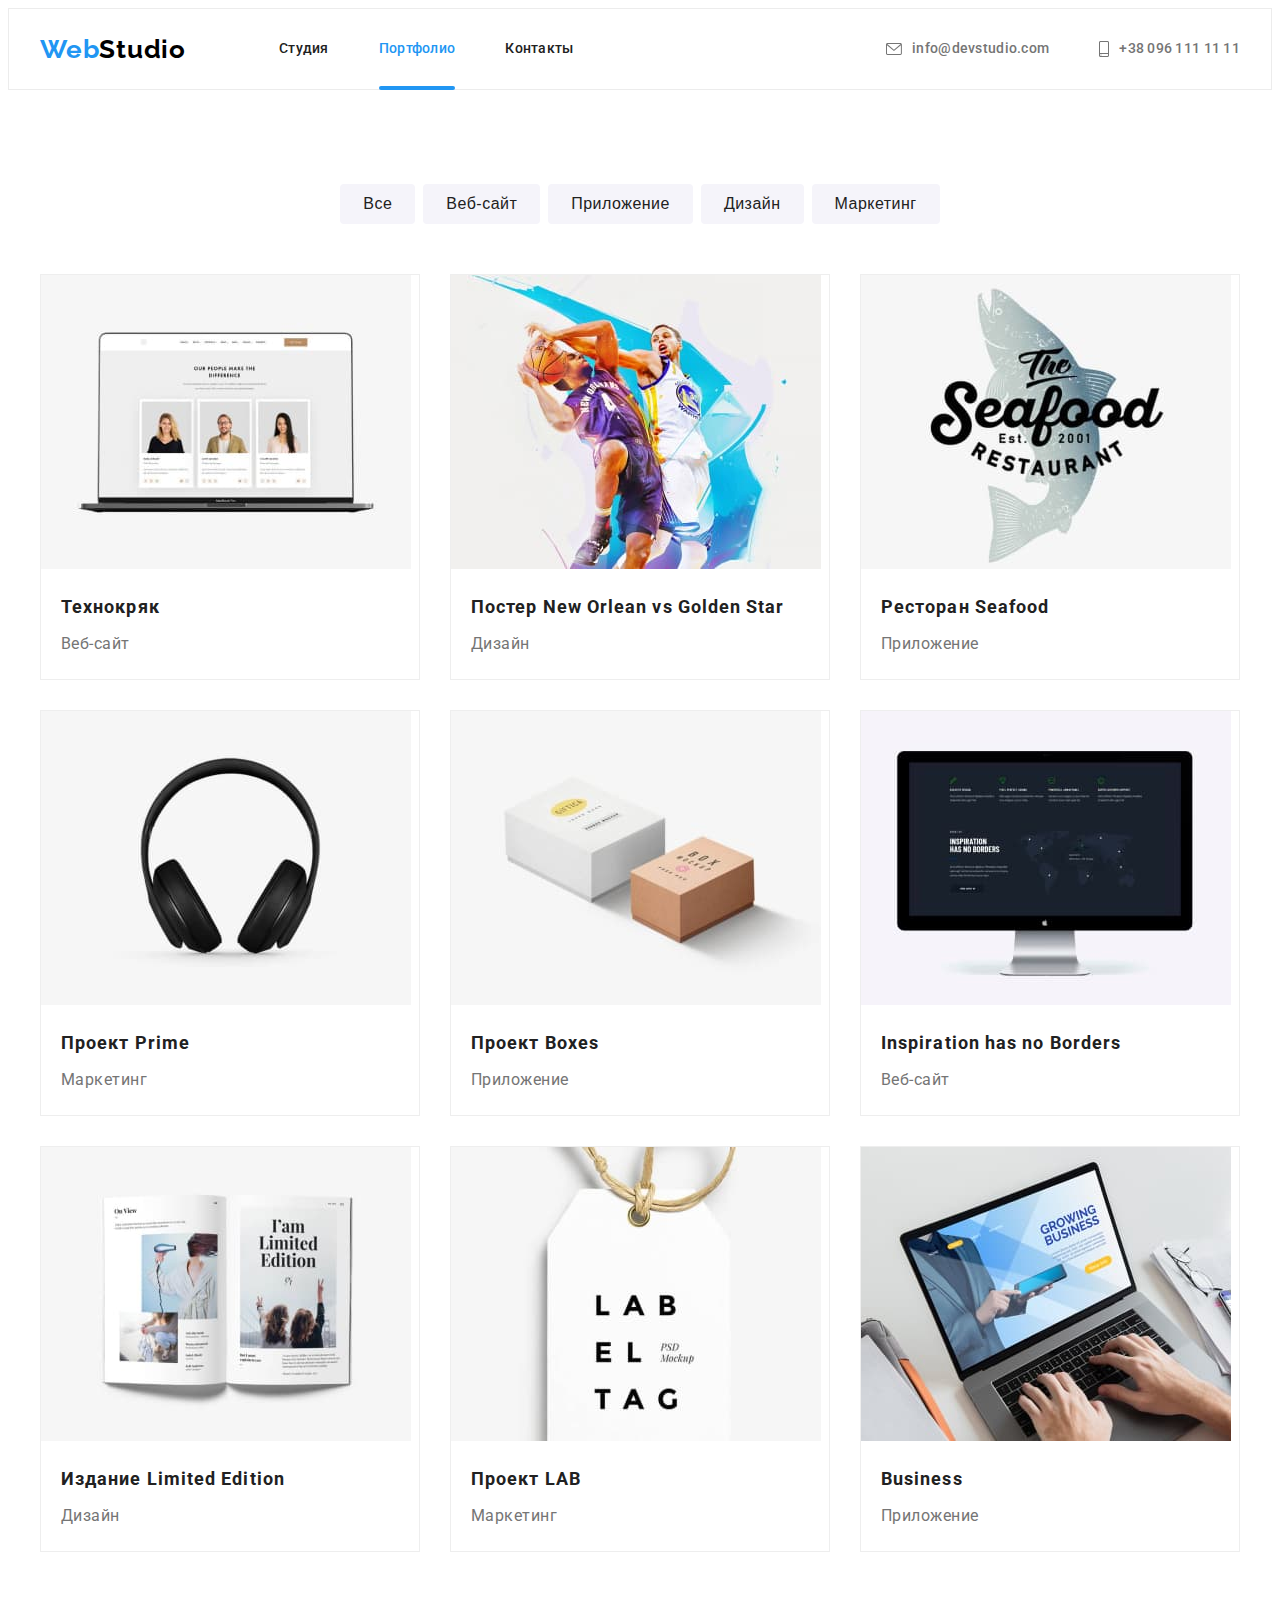
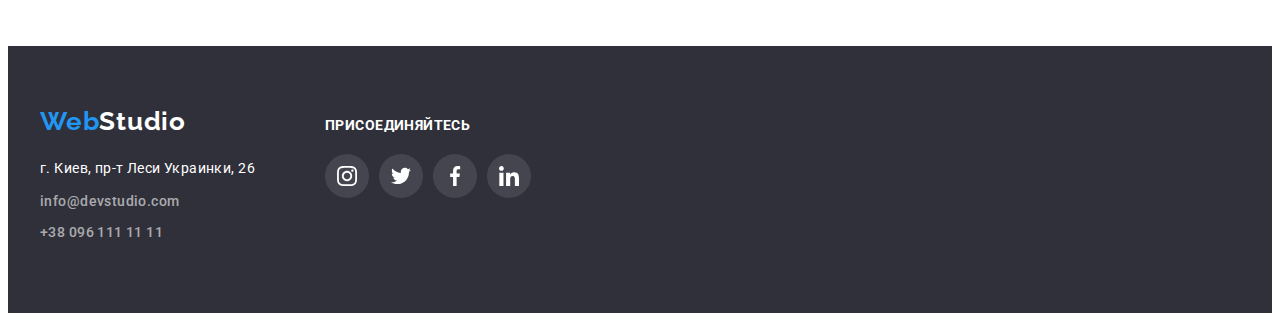
==== portfolio.html @ cf515c29 "Перенос проекта с дз 5" ====
<!DOCTYPE html>
<html lang="ru">
<head>
    <meta charset="UTF-8">
    <meta name="viewport" content="width=device-width, initial-scale=1.0">
    <title>Портфолио</title>
    <link rel="stylesheet" href="https://cdnjs.cloudflare.com/ajax/libs/modern-normalize/1.0.0/modern-normalize.css"
    integrity="sha512-Zx6MlUMKSVJoQ+83OwhdILe8cSEsCzfqThJd7J/VA2UrK6Ctj85p+xzqfyuNXE5B1k25uUdmJ2OzItbBy9GHAQ=="
    crossorigin="anonymous" />
    <link rel="preconnect" href="https://fonts.gstatic.com">
    <link rel="preconnect" href="https://fonts.gstatic.com">
    <link rel="preconnect" href="https://fonts.gstatic.com">
    <link href="https://fonts.googleapis.com/css2?family=Raleway:wght@700&family=Roboto:wght@400;500;700;900&display=swap"
    rel="stylesheet">
    <link rel="stylesheet" href="./css/styles.css">
</head>
<body>
    <!-- HEADER портфолио -->
<header class="header">
    <div class="container main-nav">
        <nav class="menu">
            <a href="./index.html" lang="en" class="logo"><span class="logo-slogan">Web</span>Studio</a>
            <ul class="list-no-stule site-nav">
                <li class="item"><a href="./index.html" class="menu-nav">Студия</a></li>
                <li class="item"><a href="./portfolio.html" class="menu-nav color-portfolio underscore">Портфолио</a></li>
                <li class="item"><a href="#" class="menu-nav">Контакты</a></li>
            </ul>
        </nav>
        <ul class="list-no-stule  auth-nav">
            <li class="item">
                <a href="mailto:info@devstudio.com" class="address mail">
                    <svg class="" width="16" height="12">
                        <use href="./img/icon/sprait-icon.svg#envelope"></use>
                    </svg>
                    info@devstudio.com
                </a>
            </li>       
            <li class="item">
                <a href="tel:+380961111111" class="address tell">
                    <svg class="" width="10" height="16">
                        <use href="./img/icon/sprait-icon.svg#smartphone"></use>
                    </svg>
                    +38 096 111 11 11
                </a>
            </li>
        </ul>
    </div>
</header>
    <!-- /HEADER портфолио -->
    <main>
        <section class="portfolio">
            <!-- Кнопки (Примеры работ) -->
            <div class="container">
                <h1 class="invisible-text">Кнопки (Примеры работ)</h1>
                <ul class="list-no-stule button">
                    <li><button type="button" class="linc-button">Все</button></li>
                    <li><button type="button" class="linc-button">Веб-сайт</button></li>
                    <li><button type="button" class="linc-button">Приложение</button></li>
                    <li><button type="button" class="linc-button">Дизайн</button></li>
                    <li><button type="button" class="linc-button">Маркетинг</button></li>
                </ul>
                <!-- Ссылки на работы -->
                <h2 class="invisible-text">Ссылки на работы</h2>
                <ul class="list-no-stule information">
                    <li class="cards">
                        <a href="" class="">
                            <div class="product">
                                <img src="./img/potfolio-img/web-site.jpg" alt="Web-sait" width="370" height="294">
                                <div class="pop-up">
                                    <p class="overlay-text">
                                        Технокряк это современная площадка распространения коронавируса. Компании используют эту
                                        платформу для
                                        цифрового
                                        шпионажа и атак на защищённые сервера конкурентов.
                                    </p>
                                </div>
                            </div>
                            <div class="cards-box">
                                <h3 class="title">Технокряк</h3>
                                <p class="information-text">Веб-сайт</p>
                            </div>          
                        </a>
                    </li>       
                    <li class="cards">
                        <a href="" class="">
                            <div class="product">
                                <img src="./img/potfolio-img/neworlean.jpg" alt="Постер New Orlean vs Golden Star" width="370" height="294">
                                <div class="pop-up">
                                    <p class="overlay-text">Технокряк это современная площадка распространения коронавируса. Компании используют эту платформу для
                                        цифрового
                                        шпионажа и атак на защищённые сервера конкурентов.
                                    </p>
                                </div>
                            </div>
                            <div class="cards-box">
                                <h3 class="title">Постер New Orlean vs Golden Star</h3>
                                <p class="information-text">Дизайн</p>
                            </div>
                        </a>
                    </li>   
                    <li class="cards">
                        <a href="" class="">
                            <div class="product">
                                <img src="./img/potfolio-img/seafood.jpg" alt="Ресторан Seafood" width="370" height="294">
                                <div class="pop-up">
                                    <p class="overlay-text">Технокряк это современная площадка распространения коронавируса. Компании используют эту платформу для
                                        цифрового
                                        шпионажа и атак на защищённые сервера конкурентов.
                                    </p>
                                </div>
                            </div>
                            <div class="cards-box">
                                <h3 class="title">Ресторан Seafood</h3>
                                <p class="information-text">Приложение</p>
                            </div>
                        </a>
                    </li>
                    <li class="cards">
                        <a href="" class="">
                            <div class="product">
                                <img src="./img/potfolio-img/prime.jpg" alt="Проект Prime" width="370" height="294">
                                <div class="pop-up">
                                    <p class="overlay-text">
                                        Технокряк это современная площадка распространения коронавируса. Компании используют эту платформу для
                                        цифрового
                                        шпионажа и атак на защищённые сервера конкурентов.
                                    </p>
                                </div>
                            </div>
                            <div class="cards-box">
                                <h3 class="title">Проект Prime</h3>
                                <p class="information-text">Маркетинг</p>
                            </div>
                        </a>
                    </li>
                    <li class="cards">
                        <a href="" class="">
                            <div class="product">
                                <img src="./img/potfolio-img/boxes.jpg" alt="Проект Boxes" width="370" height="294">
                                <div class="pop-up">
                                    <p class="overlay-text">Технокряк это современная площадка распространения коронавируса. Компании используют эту платформу для
                                        цифрового
                                        шпионажа и атак на защищённые сервера конкурентов.</p>
                                </div>
                            </div>
                            <div class="cards-box">
                                <h3 class="title">Проект Boxes</h3>
                                <p class="information-text">Приложение</p>
                            </div>
                        </a>
                    </li>
                    <li class="cards">
                        <a href="" class="">
                            <div class="product">
                                <img src="./img/potfolio-img/Inspiration.jpg" alt="Inspiration has no Borders" width="370" height="294">
                                <div class="pop-up">
                                    <p class="overlay-text">Технокряк это современная площадка распространения коронавируса. Компании используют эту платформу для
                                        цифрового
                                        шпионажа и атак на защищённые сервера конкурентов.</p>
                                </div>
                            </div>                    
                            <div class="cards-box">
                                <h3 class="title">Inspiration has no Borders</h3>
                                <p class="information-text">Веб-сайт</p>
                            </div>
                        </a>
                    </li>
                    <li class="cards">
                        <a href="" class="">
                            <div class="product">
                                <img src="./img/potfolio-img/limited.jpg" alt="Издание Limited Edition" width="370" height="294">
                                <div class="pop-up">
                                    <p class="overlay-text">Технокряк это современная площадка распространения коронавируса. Компании используют эту платформу для
                                        цифрового
                                        шпионажа и атак на защищённые сервера конкурентов.</p>
                                </div>
                            </div>
                            <div class="cards-box">
                                <h3 class="title">Издание Limited Edition</h3>
                                <p class="information-text">Дизайн</p>
                            </div>
                        </a>
                    </li>
                    <li class="cards">
                        <a href="" class="">
                            <div class="product">
                                <img src="./img/potfolio-img/lab.jpg" alt="Проект LAB" width="370" height="294">
                                <div class="pop-up">
                                    <p class="overlay-text">Технокряк это современная площадка распространения коронавируса. Компании используют эту платформу для
                                        цифрового
                                        шпионажа и атак на защищённые сервера конкурентов.</p>
                                </div>
                            </div>
                            <div class="cards-box">
                                <h3 class="title">Проект LAB</h3>
                                <p class="information-text">Маркетинг</p>
                            </div>
                        </a>
                    </li>
                    <li class="cards">
                        <a href="" class="">
                            <div class="product">
                                <img src="./img/potfolio-img/business.jpg" alt="Business" width="370" height="294">
                                <div class="pop-up">
                                    <p class="overlay-text">Технокряк это современная площадка распространения коронавируса. Компании используют эту платформу для
                                        цифрового
                                        шпионажа и атак на защищённые сервера конкурентов.</p>
                                </div>
                            </div>
                            <div class="cards-box">
                                <h3 class="title">Business</h3>
                                <p class="information-text">Приложение</p>
                            </div>
                        </a>
                    </li>
                </ul>
            </div>
        </section>
    </main>
    <!-- FOOTER портфолио -->
    <footer class="footer">
        <div class="container">
            <div class="box-left">
                <a href="./index.html" lang="en" class="logo white-logo"><span class="logo-slogan">Web</span>Studio</a>
                <address class="map-address">г. Киев, пр-т Леси Украинки, 26</address>
                <ul class="list-no-stule footer-address">
                    <li class="item">
                        <a href="mailto:info@devstudio.com" class="address lower-address">info@devstudio.com</a>
                    </li>
                    <li class="item">
                        <a href="tel:+380961111111" class="address lower-address">+38 096 111 11 11</a>
                    </li>
                </ul>
            </div>
            <div class="box-right">
                <h4 class="join-us">ПРИСОЕДИНЯЙТЕСЬ</h4>
                <ul class="list-no-stule joining">
                    <li class="references">
                        <a href="">
                            <svg class="">
                                <use href="./img/icon/sprait-icon.svg#instagram"></use>
                            </svg>
                        </a>
                    </li>
                    <li class="references">
                        <a href="">
                            <svg class="">
                                <use href="./img/icon/sprait-icon.svg#twitter"></use>
                            </svg>
                        </a>
                    </li>
                    <li class="references">
                        <a href="">
                            <svg class="">
                                <use href="./img/icon/sprait-icon.svg#facebook"></use>
                            </svg>
                        </a>
                    </li>
                    <li class="references">
                        <a href="">
                            <svg class="">
                                <use href="./img/icon/sprait-icon.svg#linkedin"></use>
                            </svg>
                        </a>
                    </li>
                </ul>
            </div>
        </div>
    </footer>
    <!-- /FOOTER портфолио -->  
</body>
</html>
---- css/styles.css ----
:root {
  --main-text: 'Roboto', sans-serif;
  --logo-text: 'Raleway', sans-serif;
  --body-collor: #ffffff;
  --link-color: #2196f3;
  --main-color: #212121;
  --text-color: #757575;
  --logo-color-black: #000000;
  --logo-color-white: #ffffff;
}

/* 
основной фон сайта   #ffffff
основной цвет текста #212121
цвет парагрофа       #757575
цвет ссылок при навидении #2196F3
*/
/* ========== BODY ============= */

body {
  font-family: var(--main-text);
  font-style: normal;
  font-weight: normal;
  background-color: var(--body-collor);
}

a {
  text-decoration: none;
}

.list-no-stule {
  list-style: none;
  padding: 0;
  margin: 0;
}

.container {
  width: 1200px;
  padding: 0 15px;
  margin: 0 auto;
  /* border: 3px solid brown; */
}

img {
  display: block;
  max-width: 100%;
  height: auto;
}

.invisible-text {
  position: absolute;
  width: 1px;
  height: 1px;
  margin: -1px;
  border: 0;
  padding: 0;
  clip: rect(0000);
  overflow: hidden;
}

a {
  display: block;
}

/* ========== BODY =============== */

/* =========== HEADER ============ */
.header {
  background-color: #ffffff;
  border: 1px solid #ececec;
  /* position: fixed;
  width: 100%;
  top: 0;
  z-index: 1; */
}

/* body {
  padding-top: 80px;
} */

.logo {
  display: block;
  margin-right: 93px;
  font-family: var(--logo-text);
  font-weight: bold;
  font-size: 26px;
  line-height: 1.19;
  letter-spacing: 0.03em;
  color: var(--logo-color-black);
}
.logo-slogan {
  color: #2196f3;
}

.menu {
  display: flex;
  align-items: center;
}

.menu-nav {
  display: block;
  font-style: normal;
  font-weight: 500;
  font-size: 14px;
  line-height: 1.14;
  letter-spacing: 0.02em;
  color: var(--main-color);
  transition: 250ms cubic-bezier(0.4, 0, 0.2, 1);
}

.site-nav a,
.auth-nav a {
  display: flex;
  align-items: center;
  padding-top: 32px;
  padding-bottom: 32px;
}

.menu-nav:hover,
.menu-nav:focus {
  color: var(--link-color);
}

.color-atelier {
  color: var(--link-color);
}

.address {
  display: block;
  font-style: normal;
  font-weight: 500;
  font-size: 14px;
  line-height: 1.14;
  letter-spacing: 0.02em;
  color: var(--text-color);
  fill: #757575;
  transition: 250ms cubic-bezier(0.4, 0, 0.2, 1);
}

/* .auth-nav .item .address {
  padding-top: 32px;
  padding-bottom: 32px;
} */

.address:hover,
.address:focus {
  color: var(--link-color);
  fill: #2196f3;
}

.menu {
  display: flex;
}

.site-nav {
  display: flex;
}

.site-nav .item:not(:last-child) {
  margin-right: 50px;
}

.auth-nav {
  display: flex;
  margin-left: auto;
}

.auth-nav .item:not(:last-child) {
  margin-right: 50px;
}

.main-nav {
  display: flex;
  align-items: center;
}

.address {
  display: flex;
  align-self: center;
}

.address svg {
  margin-right: 10px;
}

.site-nav .item {
  position: relative;
}

.underscore::after {
  content: '';
  position: absolute;
  display: block;
  bottom: -1px;
  width: 100%;
  height: 4px;
  background: #2196f3;
  border-radius: 2px;
}

.site-nav li::after {
  content: '';
  position: absolute;
  display: block;
  bottom: -1px;
  width: 100%;
  height: 4px;
  background: #2196f3;
  border-radius: 2px;
  transition: transform 250ms cubic-bezier(0.4, 0, 0.2, 1);
  opacity: 0;
  transform: scaleX(0);
}

.site-nav li:hover::after {
  opacity: 1;
  transform: scaleX(1);
}

/* .underscore::after {
  content: '';
  position: absolute;
  display: block;
  bottom: -1px;
  width: 100%;
  height: 4px;
  background: #2196f3;
  border-radius: 2px;
  transition: transform 250ms cubic-bezier(0.4, 0, 0.2, 1);
  opacity: 0;
  transform: scaleX(0);
}

.underscore:hover::after {
  opacity: 1;
  transform: scaleX(1);
} */

/* .mail::before {
  content: '';
  width: 16px;
  height: 12px;
  margin-right: 10px;
  background-image: url(../img/icon/envelope.png);
  display: inline-block;
  background-repeat: no-repeat;
  background-size: contain;
}

.tell::before {
  content: '';
  width: 10px;
  height: 16px;
  margin-right: 10px;
  background-image: url(../img/icon/smartphone.png);
  display: inline-block;
  background-repeat: no-repeat;
  background-size: contain;
}

.auth-nav .address {
  display: flex;
  align-items: center;
} */

/* .header {
  position: absolute;
  width: 1600px;
  height: 80px;
  border-bottom: 1px solid #ececec;
  color-portfolio
} */

/* ============/ HEADER /=============== */

/* ============== ГЛАВНЫЙ БЛОК ================== */

.hero {
  background-color: #2f303a;
  text-align: center;
  padding-top: 200px;
  padding-bottom: 200px;
}

.text-button {
  display: inline-block;
  width: 696px;
}
.hero-text {
  margin-top: 0;
  margin-bottom: 30px;
  font-weight: 900;
  font-size: 44px;
  line-height: 1.36;
  text-align: center;
  letter-spacing: 0.06em;
  text-transform: uppercase;
  color: #ffffff;
}

.button-promo {
  cursor: pointer;
  background-color: #2196f3;
  color: #ffffff;
  font-weight: bold;
  border-radius: 4px;
  padding: 10px 32px;
  display: inline-block;
  min-width: 200px;
  text-align: center;
  letter-spacing: 0.06em;
  border: 1px solid transparent;
}

.hero {
  max-width: 1600px;
  margin-left: auto;
  margin-right: auto;
  background-image: linear-gradient(
      to right,
      rgba(47, 48, 58, 0.4),
      rgba(47, 48, 58, 0.4)
    ),
    url(../img/hero.jpg);
  background-repeat: no-repeat;
  background-position: center;
  background-size: cover;
}
/* ---------- МОДАЛКА ---------------------------- */
.backdrop {
  position: fixed;
  top: 0;
  left: 0;
  width: 100%;
  height: 100%;
  background: rgba(0, 0, 0, 0.4);
  z-index: 1;
  opacity: 1;
  transition: opacity 250ms cubic-bezier(0.4, 0, 0.2, 1);
}

.backdrop.is-hidden {
  opacity: 0;
  pointer-events: none;
}

.backdrop.is-hidden .modal {
  transform: translate(-50%, -50%) scale(0.5);
}
.modal {
  position: absolute;
  min-width: 528px;
  min-height: 581px;
  background-color: #ffffff;
  top: 50%;
  left: 50%;
  transform: translate(-50%, -50%) scale(1);
  transition: transform 250ms cubic-bezier(0.4, 0, 0.2, 1);
  box-shadow: 0px 1px 3px rgba(0, 0, 0, 0.12), 0px 1px 1px rgba(0, 0, 0, 0.14),
    0px 2px 1px rgba(0, 0, 0, 0.2);
  border-radius: 4px;
}

.button-modal {
  position: absolute;
  top: 8px;
  right: 8px;
  width: 30px;
  height: 30px;
  background: #ffffff;
  border-radius: 50%;
  border: 1px solid rgba(0, 0, 0, 0.1);
  box-sizing: border-box;
  fill: #000000;
}

/* =========== / МОДАЛКА /============== */

/* =========== / ГЛАВНЫЙ БЛОК /============== */

/* =============== НАШЕ ПРЕИМУЩЕСТВО ========== */

.key-slogan {
  margin-top: 0;
  margin-bottom: 10px;
  font-weight: bold;
  font-size: 14px;
  line-height: 1.14;
  letter-spacing: 0.03em;
  text-transform: uppercase;
  color: var(--main-color);
}

.text {
  margin: 0;
  font-weight: normal;
  font-size: 14px;
  line-height: 1.71;
  letter-spacing: 0.03em;
  color: var(--text-color);
}

.advantage-text {
  display: flex;
}

.advantage-text .item {
  width: 270px;
}

.advantage-text .item:not(:last-child) {
  margin-right: 30px;
}

.advantage {
  padding-top: 89px;
  padding-bottom: 94px;
}

.advantage-icon {
  width: 270px;
  height: 120px;
  background-color: #f5f4fa;
  border-radius: 4px;
  margin-bottom: 30px;
  display: flex;
  justify-content: center;
  align-items: center;
}

/* .advantage-text {
  display: flex;
  flex-wrap: wrap;
  margin-top: 94px;
  margin-bottom: 94px;
}

.advantage-text .item {
  width: calc((100% - 90px) / 4);
  margin-right: 30px;
}

.advantage-text .item:nth-child(4n){
  margin-right: 0;
} */

/* .advantage-text .item::before {
  content: '';
  height: 120px;
  display: inline-block;
  display: block;
  background-repeat: no-repeat;
  background-size: 70px 70px, contain;
  background-position: center;
  background-color: #f5f4fa;
  border-radius: 4px;
  margin-bottom: 30px;
  outline: 1px solid red;
} */

/* .children::before {
  background-image: url(../img/icon/antenna.png);
}
.punctuality::before {
  background-image: url(../img/icon/clock.png);
}
.planning::before {
  background-image: url(../img/icon/Vector.png);
}
.technologies::before {
  background-image: url(../img/icon/astronaut.png);
} */

/* =============== / Наше ПРЕИМУЩЕСТВО / ========== */

/* ================== ЧЕМ МЫ ЗАНИМАЕМСЯ =========================== */

.we-do-text {
  margin-top: 0;
  margin-bottom: 50px;
  font-weight: bold;
  font-size: 36px;
  line-height: 1.17;
  text-align: center;
  letter-spacing: 0.03em;
  color: var(--main-color);
}

.we-do {
  padding-bottom: 94px;
}

.we-do ul {
  padding: 0;
}

.portfolio {
  display: flex;
}

.portfolio .photo:not(:last-child) {
  margin-right: 30px;
}

.inscription p {
  margin: 0;
  font-family: Roboto;
  font-style: normal;
  font-weight: bold;
  font-size: 14px;
  line-height: 1.14;
  letter-spacing: 0.03em;
  text-transform: uppercase;
  color: #ffffff;
}

.photo-cards {
  position: relative;
}

.inscription {
  position: absolute;
  display: flex;
  justify-content: center;
  align-items: center;
  bottom: 0;
  width: 100%;
  height: 70px;
  background: rgba(47, 48, 58, 0.8);
}

/* ================== / ЧЕМ МЫ ЗАНИМАЕМСЯ / =========================== */

/* ==================== НАША КОМАНДА =========================== */

.team {
  background: #f5f4fa;
  padding-top: 94px;
  padding-bottom: 94px;
}

.our-team {
  margin-top: 0;
  font-weight: bold;
  font-size: 36px;
  line-height: 1.17;
  text-align: center;
  letter-spacing: 0.03em;
  color: var(--main-color);
}

.may {
  padding: 30px 32px;
}

.name {
  margin-top: 0;
  margin-bottom: 10px;
  font-weight: 500;
  font-size: 16px;
  line-height: 1.19;
  text-align: center;
  letter-spacing: 0.03em;
  color: var(--main-color);
}

.profession {
  margin-top: 0;
  margin-bottom: 10px;
  font-weight: normal;
  font-size: 16px;
  line-height: 1.19;
  text-align: center;
  letter-spacing: 0.03em;
  color: var(--text-color);
}

.team-may {
  display: flex;
}

.card-master {
  width: 270px;
  background-color: #ffffff;
  box-shadow: 0px 1px 3px rgba(0, 0, 0, 0.12), 0px 1px 1px rgba(0, 0, 0, 0.14),
    0px 2px 1px rgba(0, 0, 0, 0.2);
  border-radius: 0px 0px 4px 4px;
}

.card-master:not(:last-child) {
  margin-right: 30px;
}
.may ul {
  display: flex;
  justify-content: space-between;
  /* width: 206px; */
  /* margin: 0 auto; */
}

.networks {
  width: 44px;
  height: 44px;
}

.networks a {
  fill: #afb1b8;
  display: flex;
  border-radius: 50%;
  width: 44px;
  height: 44px;
  justify-content: center;
  align-items: center;
  transition: 250ms cubic-bezier(0.4, 0, 0.2, 1);
}

.networks svg {
  width: 20px;
  height: 20px;
}

.networks a:hover,
.networks a:focus {
  background-color: #2196f3;
  fill: white;
}

/* ==================== / НАША КОМАНДА /=========================== */

/* ==================== ПОСТОЯННЫЕ КЛИЕНТЫ ======================== */

.customers {
  padding-top: 94px;
  padding-bottom: 94px;
}

.customers-text {
  text-align: center;
  margin-top: 0;
  margin-bottom: 50px;
  font-family: Roboto;
  font-style: normal;
  font-weight: bold;
  font-size: 36px;
  line-height: 1.16;
  letter-spacing: 0.03em;
  color: #212121;
}

.regular {
  display: flex;
}

.box {
  width: 170px;
  height: 90px;
}

.box:not(:last-child) {
  margin-right: 30px;
}

.regular-customers {
  display: flex;
  fill: #afb1b8;
  border: 1px solid #afb1b8;
  box-sizing: border-box;
  border-radius: 4px;
  width: 100%;
  height: 100%;
  transition: 250ms cubic-bezier(0.4, 0, 0.2, 1);
}

.regular-customers:hover,
.regular-customers:focus {
  border-color: #2196f3;
  fill: #2196f3;
}

/* ==================== / ПОСТОЯННЫЕ КЛИЕНТЫ / ======================== */

/* ==================== FOOTER ============================== */

.footer {
  background-color: #2f303a;
  padding-top: 60px;
  padding-bottom: 60px;
}

.white-logo {
  display: block;
  margin-top: 0;
  margin-right: 0;
  margin-bottom: 20px;
  font-family: var(--logo-text);
  font-weight: bold;
  font-size: 26px;
  line-height: 1.19;
  letter-spacing: 0.03em;
  color: var(--logo-color-white);
}

.map-address {
  margin-top: 0;
  margin-bottom: 9px;
  font-style: normal;
  font-size: 14px;
  line-height: 1.71;
  letter-spacing: 0.03em;
  color: #ffffff;
}

.lower-address {
  font-size: 14px;
  line-height: 1.71;
  letter-spacing: 0.03em;
  color: rgba(255, 255, 255, 0.6);
}

.footer-address .item {
  margin-bottom: 8px;
}

.box-left {
  margin-right: 70px;
}

.join-us {
  margin-top: 0;
  margin-bottom: 20px;
  font-family: Roboto;
  font-style: normal;
  font-weight: bold;
  font-size: 14px;
  line-height: 1.14;
  letter-spacing: 0.03em;
  text-transform: uppercase;
  color: #ffffff;
}

.references:not(:last-child) {
  margin-right: 10px;
}

.joining {
  display: flex;
}

footer .container {
  display: flex;
  align-items: baseline;
}

.references a {
  display: flex;
  background-color: rgba(255, 255, 255, 0.1);
  border-radius: 50%;
  width: 44px;
  height: 44px;
  justify-content: center;
  align-items: center;
  fill: #ffffff;
  transition: 250ms cubic-bezier(0.4, 0, 0.2, 1);
}

.references svg {
  width: 20px;
  height: 20px;
}

.references a:hover,
.references a:focus {
  background-color: #2196f3;
}

/* ====================== / FOOTER /============================== */

/* ======================= * ПОРТФОЛИО * ====================== */

.color-portfolio {
  color: var(--link-color);
}

.portfolio {
  padding-top: 94px;
  padding-bottom: 94px;
}

/* =================== Кнопки  (примеры работ)================ */
.linc-button {
  display: inline-block;
  font-weight: 500;
  font-size: 16px;
  line-height: 1.62;
  cursor: pointer;
  text-align: center;
  letter-spacing: 0.03em;
  background-color: #f5f4fa;
  color: var(--main-color);
  border-radius: 4px;
  padding: 6px 22px;
  min-width: 73px;
  border: 1px solid transparent;
  transition: 250ms cubic-bezier(0.4, 0, 0.2, 1);
}
.linc-button:hover,
.linc-button:focus {
  background-color: var(--link-color);
  color: #ffffff;
  box-shadow: 0px 3px 1px rgba(0, 0, 0, 0.1), 0px 1px 2px rgba(0, 0, 0, 0.08),
    0px 2px 2px rgba(0, 0, 0, 0.12);
}

.button {
  display: flex;
  justify-content: center;

  margin-bottom: 50px;
}

.button .li {
  margin-right: 8px;
}

.button li:not(:last-child) {
  margin-right: 8px;
}

/* =================== / Кнопки  (примеры работ) / ================ */

/* =================== Ссылки (Примеры работ)================ */

.title {
  margin-top: 0;
  margin-bottom: 4px;
  font-weight: bold;
  font-size: 18px;
  line-height: 2;
  letter-spacing: 0.06em;
  color: var(--main-color);
}

.information-text {
  margin: 0;
  font-size: 16px;
  line-height: 1.87;
  letter-spacing: 0.03em;
  color: var(--text-color);
}

.cards {
  width: 370px;
  background-color: #ffffff;
  border: 1px solid #eeeeee;
  box-sizing: border-box;
}

.cards-box {
  padding-top: 20px;
  padding-bottom: 20px;
  padding-left: 20px;
  /* padding: 20px 24px; */
}

.cards a:hover,
.cards a:focus {
  box-shadow: 0px 1px 1px rgba(0, 0, 0, 0.12), 0px 4px 4px rgba(0, 0, 0, 0.06),
    1px 4px 6px rgba(0, 0, 0, 0.16);
}

.information {
  display: flex;
  flex-wrap: wrap;
  justify-content: space-between;
}

.cards {
  width: calc((100% - 60px) / 3);
  margin-right: 30px;
  margin-bottom: 30px;
}

.information .cards:nth-child(3n) {
  margin-right: 0;
}

.information .cards:nth-last-child(-n + 3) {
  margin-bottom: 0;
}

.overlay-text {
  margin: 0;
  width: 322px;
  height: 168px;
  font-family: Roboto;
  font-style: normal;
  font-weight: normal;
  font-size: 18px;
  line-height: 1.56;
  letter-spacing: 0.03em;
  color: #ffffff;
}

.product {
  position: relative;
  overflow: hidden;
}

.pop-up {
  position: absolute;
  display: flex;
  justify-content: center;
  align-items: center;
  top: 0;
  left: 0;
  width: 100%;
  height: 100%;
  background-color: rgba(33, 150, 243, 0.9);
  transform: translateY(101%);
  transition: transform 250ms cubic-bezier(0.4, 0, 0.2, 1);
}

.product:hover .pop-up {
  transform: translateY(0);
  transition: transform 250ms cubic-bezier(0.4, 0, 0.2, 1);
}

.cards a:focus .pop-up {
  transform: translateY(0);
  transition: transform 250ms cubic-bezier(0.4, 0, 0.2, 1);
}

/* =================== / Ссылки (Примеры работ) /================ */
/* ======================= / * ПОРТФОЛИО * / ====================== */ ;
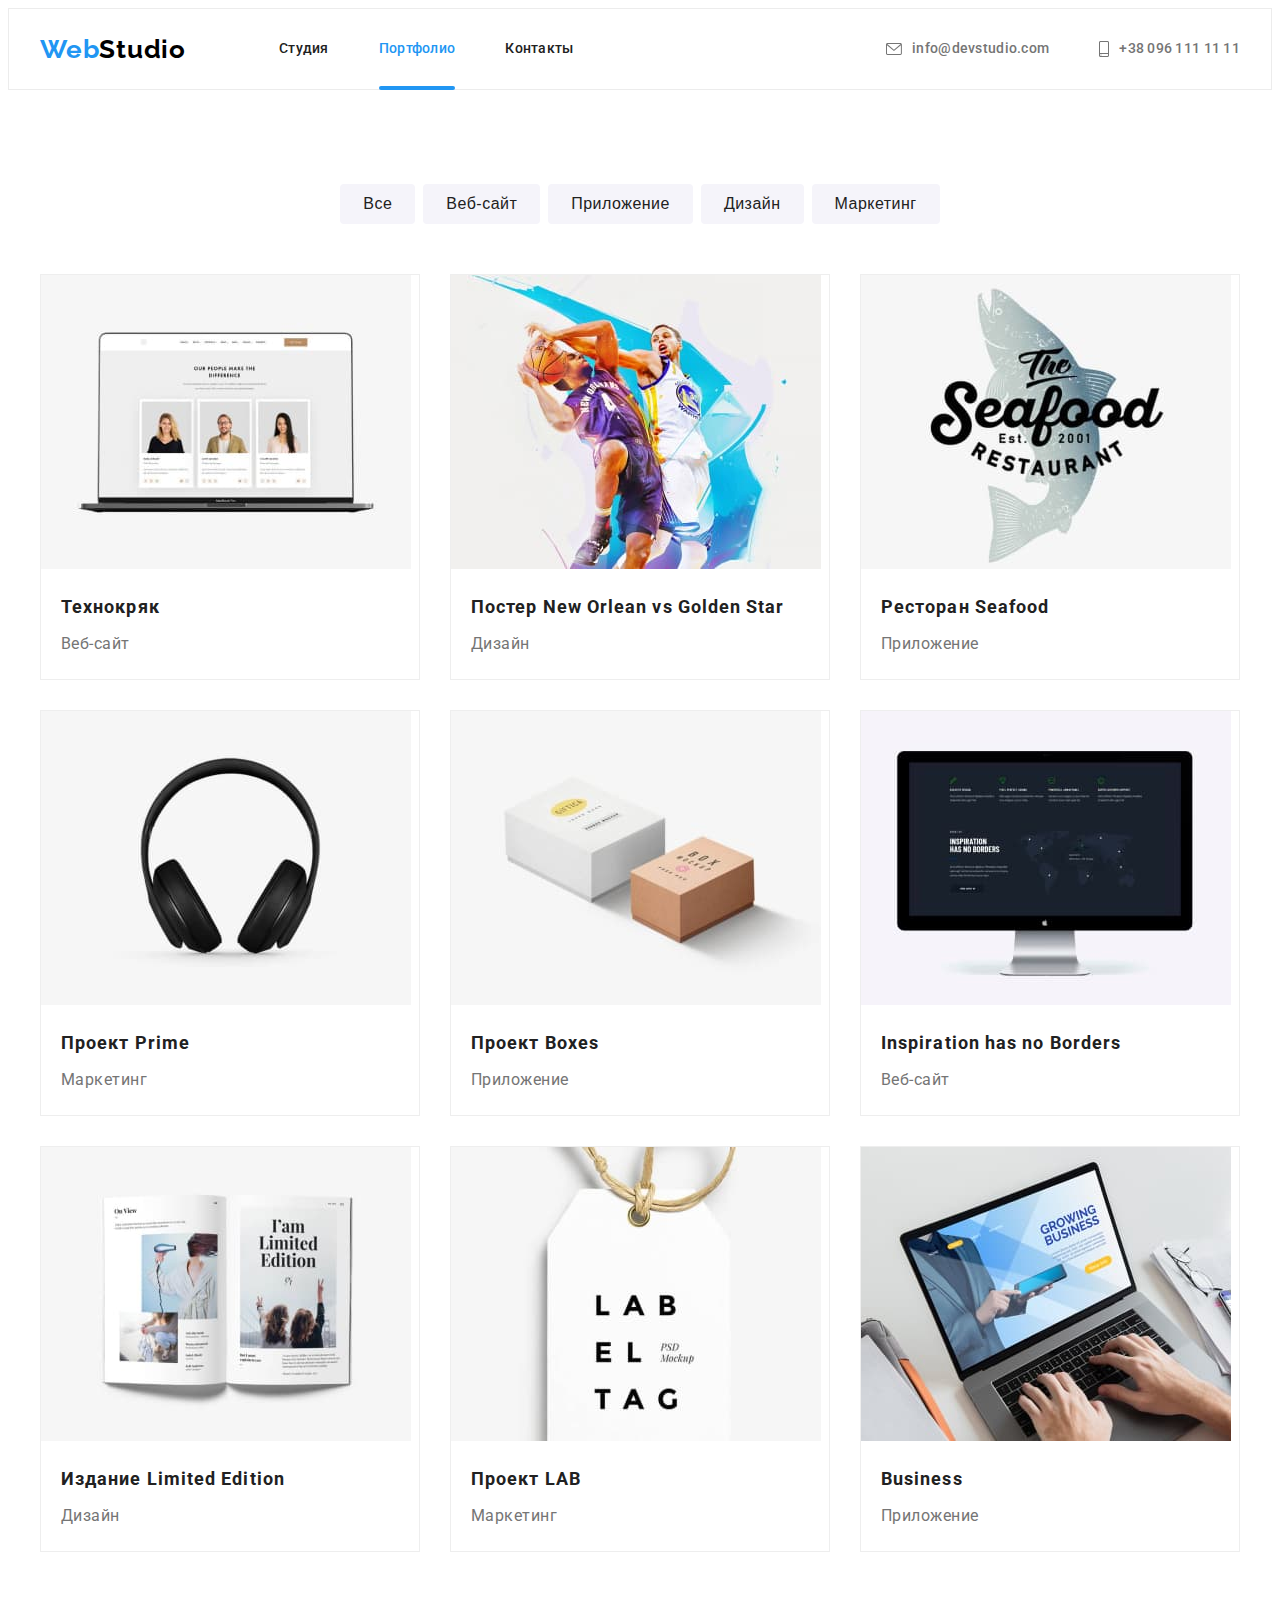
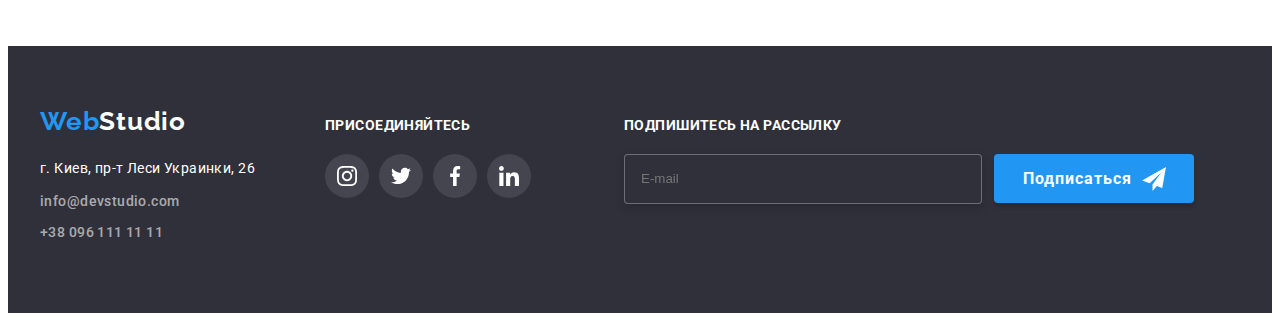
==== commit 1ba50d89: "Сделаное дз 6" ====
--- a/portfolio.html
+++ b/portfolio.html
@@ -265,6 +265,18 @@
                     </li>
                 </ul>
             </div>
+            <div class="box-right-mailing">
+                <h4 class="mailing-text">Подпишитесь на рассылку</h4>
+                <form class="mailing">
+                    <input type="email" name="mail" placeholder="E-mail">
+                    <span class="button-icon">
+                        <button type="submit">Подписаться</button>
+                        <svg class="" width="24" height="24">
+                            <use href="./img/icon/sprait-icon.svg#icon-mailing"></use>
+                        </svg>
+                    </span>
+                </form>
+            </div>
         </div>
     </footer>
     <!-- /FOOTER портфолио -->  
--- a/css/styles.css
+++ b/css/styles.css
@@ -292,7 +292,6 @@
   font-weight: 900;
   font-size: 44px;
   line-height: 1.36;
-  text-align: center;
   letter-spacing: 0.06em;
   text-transform: uppercase;
   color: #ffffff;
@@ -359,6 +358,8 @@
   box-shadow: 0px 1px 3px rgba(0, 0, 0, 0.12), 0px 1px 1px rgba(0, 0, 0, 0.14),
     0px 2px 1px rgba(0, 0, 0, 0.2);
   border-radius: 4px;
+
+  padding: 40px 40px;
 }
 
 .button-modal {
@@ -371,7 +372,177 @@
   border-radius: 50%;
   border: 1px solid rgba(0, 0, 0, 0.1);
   box-sizing: border-box;
-  fill: #000000;
+  outline: none;
+  cursor: pointer;
+  transition: 250ms cubic-bezier(0.4, 0, 0.2, 1);
+}
+
+.button-modal svg {
+  position: absolute;
+  display: block;
+  width: 18px;
+  height: 18px;
+  top: 50%;
+  left: 50%;
+  transform: translate(-50%, -50%) scale(1);
+}
+
+.button-modal:hover {
+  fill: #2196f3;
+  transition: 250ms cubic-bezier(0.4, 0, 0.2, 1);
+}
+
+.modal-title {
+  margin: 0;
+  margin-bottom: 12px;
+  font-family: Roboto;
+  font-style: normal;
+  font-weight: bold;
+  font-size: 20px;
+  line-height: 1.15;
+  text-align: center;
+  letter-spacing: 0.03em;
+  color: #212121;
+}
+
+.modal-form {
+  display: flex;
+  flex-direction: column;
+  justify-content: start;
+  text-align: start;
+}
+
+.form-input,
+.form-textarea {
+  display: block;
+  width: 100%;
+  height: 40px;
+  border: 1px solid rgba(33, 33, 33, 0.2);
+  border-radius: 4px;
+
+  margin-top: 4px;
+  margin-bottom: 10px;
+}
+
+.form-input {
+  padding-left: 42px;
+}
+
+.form-label {
+  font-family: Roboto;
+  font-style: normal;
+  font-weight: normal;
+  font-size: 12px;
+  line-height: 1.16;
+  letter-spacing: 0.01em;
+  color: #757575;
+}
+
+.form-textarea {
+  margin-bottom: 20px;
+  height: 120px;
+  padding: 12px 16px;
+  resize: none;
+}
+
+.form-textarea::placeholder {
+  font-family: Roboto;
+  font-style: normal;
+  font-weight: normal;
+  font-size: 14px;
+  line-height: 1.14;
+  letter-spacing: 0.01em;
+  color: rgba(117, 117, 117, 0.5);
+}
+
+.form-label-checkbox {
+  display: flex;
+  margin-bottom: 30px;
+  align-items: center;
+
+  font-family: Roboto;
+  font-style: normal;
+  font-weight: normal;
+  font-size: 14px;
+  line-height: 1.71;
+  letter-spacing: 0.03em;
+  color: #757575;
+}
+
+.lable-linc {
+  color: #2196f3;
+  text-decoration: underline;
+
+  font-family: Roboto;
+  font-style: normal;
+  font-weight: normal;
+  font-size: 14px;
+  line-height: 1.71;
+  letter-spacing: 0.03em;
+
+  margin-left: 4px;
+}
+
+.icon-checkbox {
+  width: 16px;
+  height: 15px;
+  border: 2px solid black;
+  border-radius: 2px;
+  margin-right: 7px;
+}
+
+.checkbox:checked + .icon-checkbox {
+  background-color: #2196f3;
+  background-image: url('/img/icon/check-icon.svg');
+  background-repeat: no-repeat;
+  border-color: transparent;
+}
+
+.form-btn {
+  align-self: center;
+  padding: 10px 56px;
+  background: #188ce8;
+  box-shadow: 0px 4px 4px rgba(0, 0, 0, 0.15);
+  border-radius: 4px;
+  border: none;
+
+  font-family: Roboto;
+  font-style: normal;
+  font-weight: bold;
+  font-size: 16px;
+  line-height: 1.87;
+  letter-spacing: 0.06em;
+  color: #ffffff;
+
+  opacity: 1;
+  transition: opacity 250ms cubic-bezier(0.4, 0, 0.2, 1);
+}
+
+.form-btn:hover,
+.form-btn:focus {
+  opacity: 0.8;
+  transition: opacity 250ms cubic-bezier(0.4, 0, 0.2, 1);
+}
+
+.input-wrapper {
+  position: relative;
+  display: block;
+}
+
+.input-wrapper svg {
+  position: absolute;
+  left: 12px;
+  top: 50%;
+  transform: translateY(-50%);
+}
+
+.form-label:focus-within {
+  fill: #2196f3;
+}
+
+.form-label:focus-within .form-input,
+.form-label:focus-within .form-textarea {
+  border: 1px solid #2196f3;
 }
 
 /* =========== / МОДАЛКА /============== */
@@ -770,6 +941,82 @@
 .references a:hover,
 .references a:focus {
   background-color: #2196f3;
+}
+
+.box-right-mailing {
+  margin-left: 93px;
+  width: 570px;
+}
+
+.mailing-text {
+  margin: 0;
+  margin-bottom: 20px;
+  font-family: Roboto;
+  font-style: normal;
+  font-weight: bold;
+  font-size: 14px;
+  line-height: 1.14;
+  letter-spacing: 0.03em;
+  text-transform: uppercase;
+
+  color: #ffffff;
+}
+
+.mailing {
+  display: flex;
+}
+
+.mailing input {
+  width: 358px;
+  height: 50px;
+  margin-right: 12px;
+  border: 1px solid rgba(255, 255, 255, 0.3);
+  box-sizing: border-box;
+  filter: drop-shadow(0px 4px 4px rgba(0, 0, 0, 0.15));
+  border-radius: 4px;
+  background-color: #2f303a;
+  color: #ffffff;
+  padding-left: 16px;
+}
+
+.mailing button {
+  position: relative;
+  padding-top: 10px;
+  padding-left: 29px;
+  padding-right: 62px;
+  padding-bottom: 10px;
+  width: 200px;
+  background: #2196f3;
+  border: none;
+  border-radius: 4px;
+  box-shadow: 0px 4px 4px rgba(0, 0, 0, 0.15);
+  cursor: pointer;
+
+  font-family: Roboto;
+  font-style: normal;
+  font-weight: bold;
+  font-size: 16px;
+  line-height: 1.87;
+  letter-spacing: 0.06em;
+  color: #ffffff;
+}
+
+.button-icon {
+  position: relative;
+  opacity: 1;
+  transition: opacity 250ms cubic-bezier(0.4, 0, 0.2, 1);
+}
+
+.button-icon svg {
+  position: absolute;
+  top: 13px;
+  right: 28px;
+}
+
+.button-icon:hover,
+.button-icon:focus {
+  opacity: 0.8;
+  transition: opacity 250ms cubic-bezier(0.4, 0, 0.2, 1);
 }
 
 /* ====================== / FOOTER /============================== */
@@ -930,4 +1177,4 @@
 }
 
 /* =================== / Ссылки (Примеры работ) /================ */
-/* ======================= / * ПОРТФОЛИО * / ====================== */ ;
+/* ======================= / * ПОРТФОЛИО * / ====================== */
